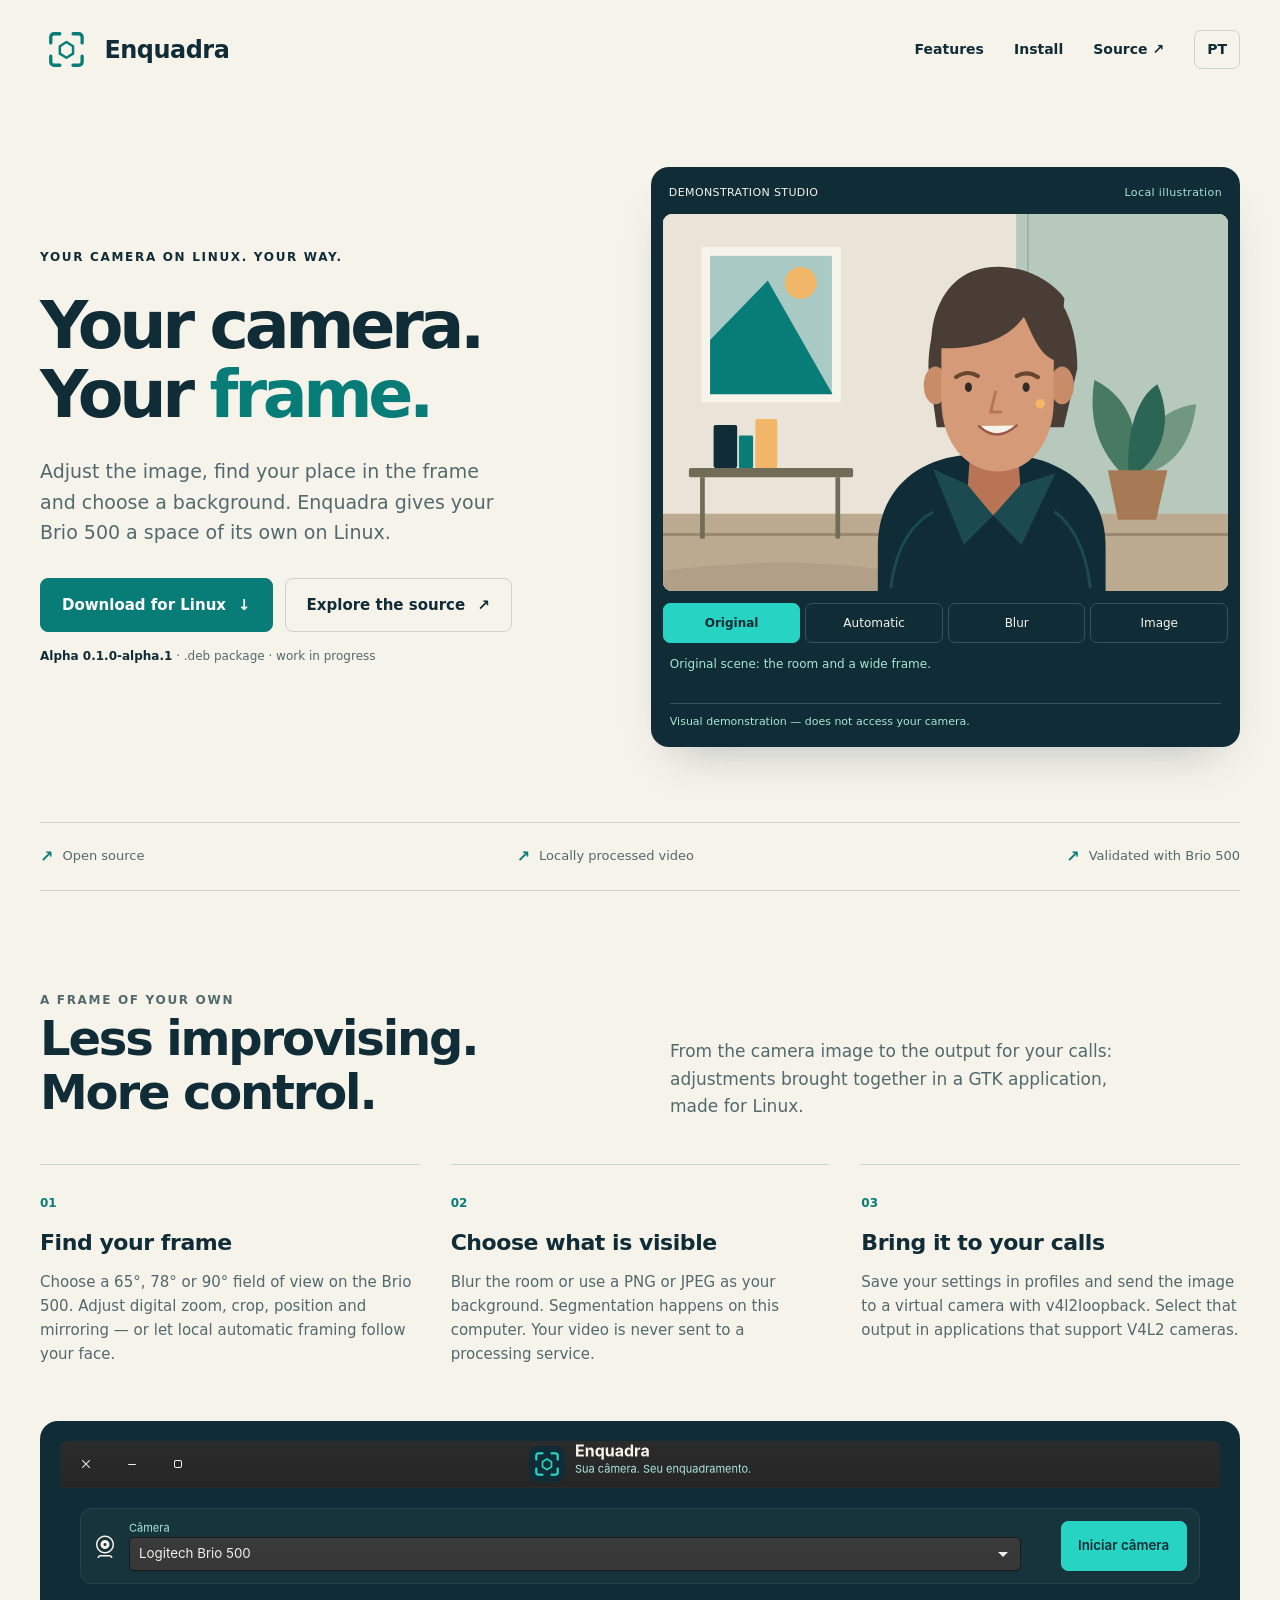
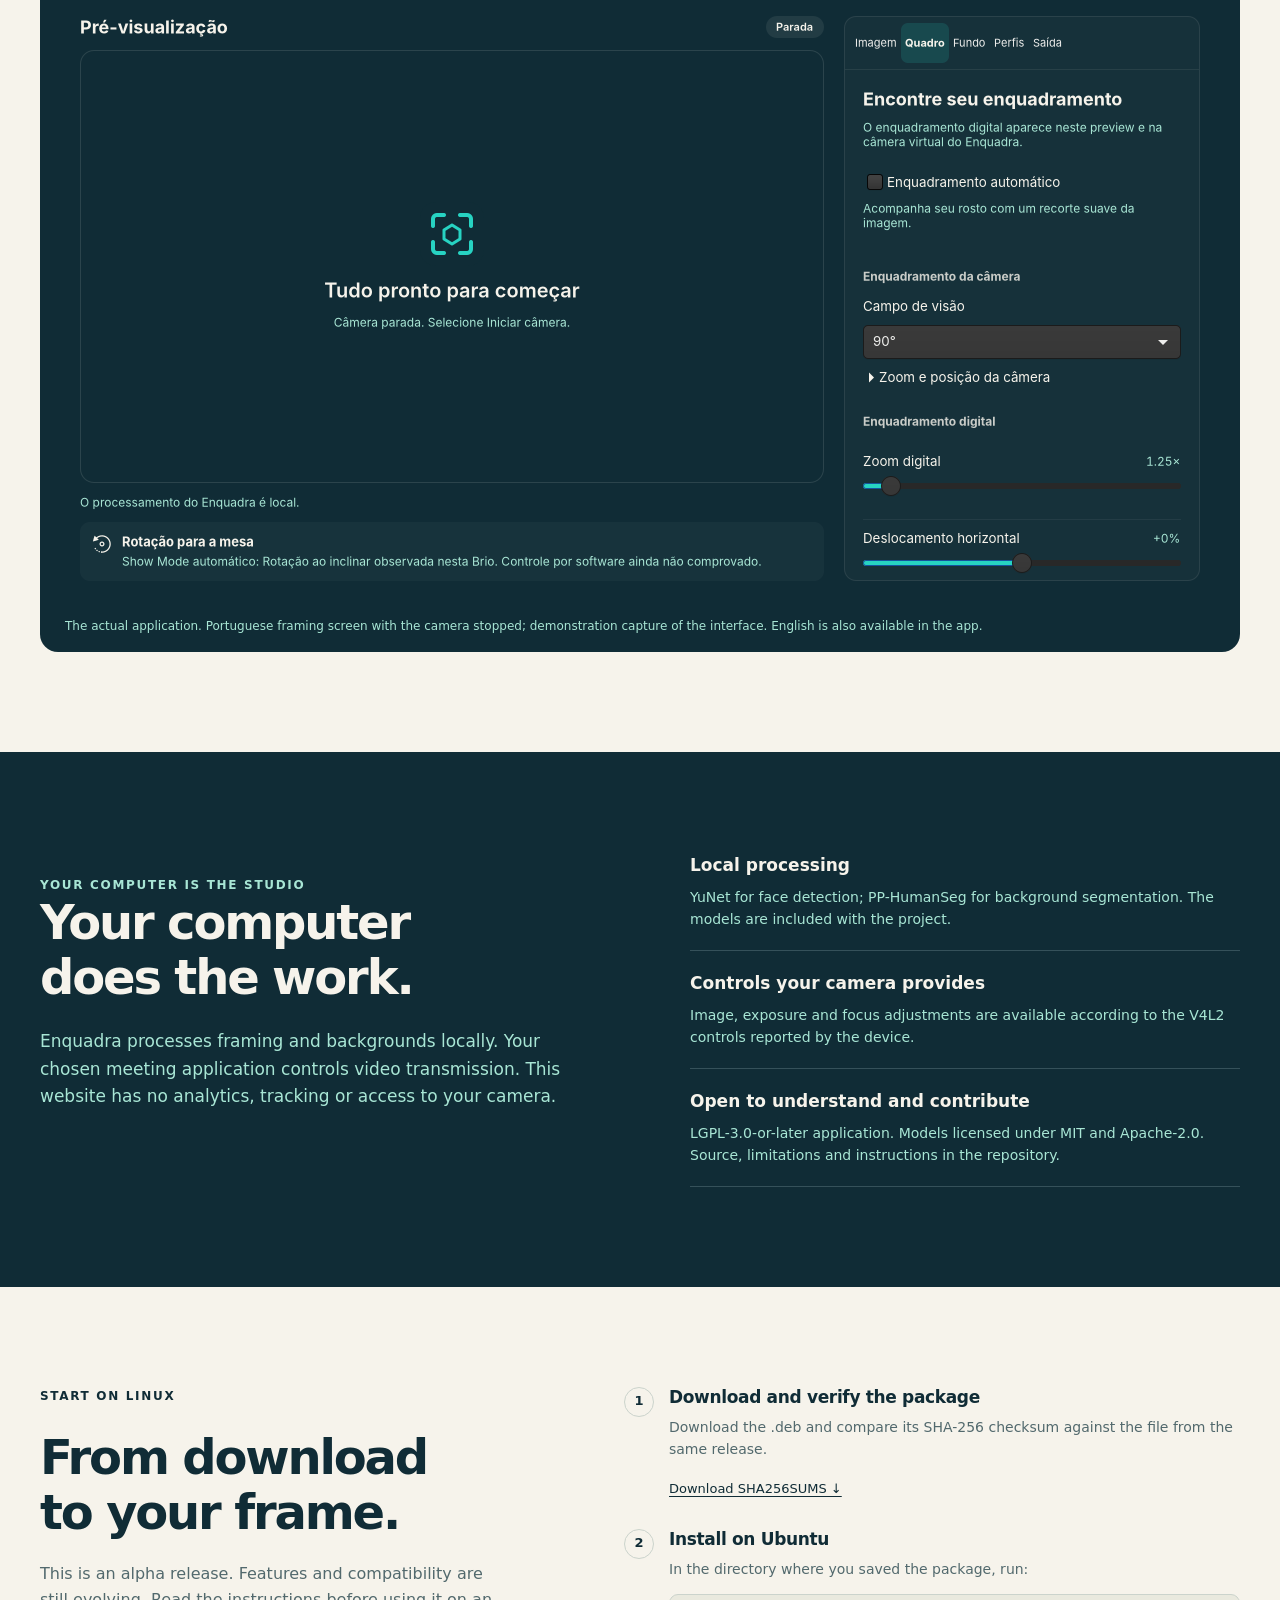
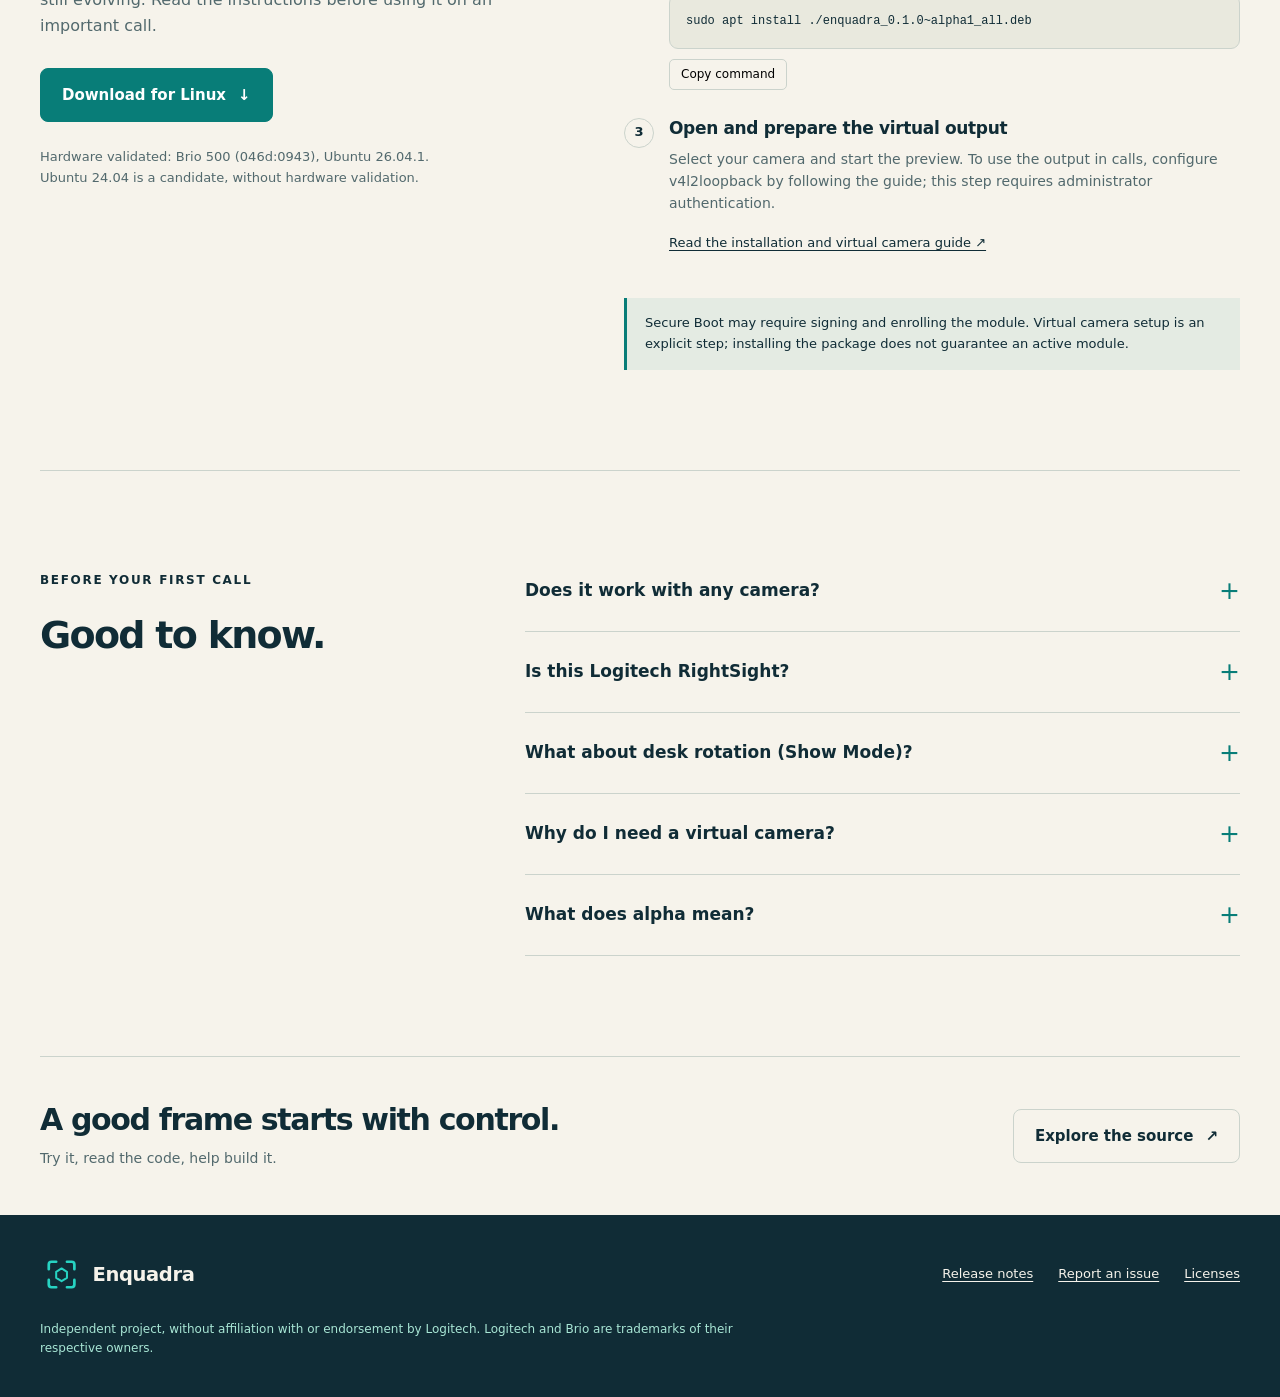
==== docs/en/index.html @ dcbb13a3 "feat: launch Enquadra camera studio for Linux Introduce an independent visual identity, local camera" ====
<!doctype html>
<html lang="en">
<head>
<meta charset="utf-8"><meta name="viewport" content="width=device-width, initial-scale=1">
<title>Enquadra — Your camera. Your frame.</title><meta name="description" content="Control your Brio 500 on Linux. Automatic framing, backgrounds and a virtual camera with local processing. Independent open-source project, in alpha.">
<meta name="theme-color" content="#102C36"><link rel="canonical" href="https://caiolombello.github.io/enquadra/en/">
<link rel="alternate" hreflang="pt-BR" href="https://caiolombello.github.io/enquadra/"><link rel="alternate" hreflang="en" href="https://caiolombello.github.io/enquadra/en/"><link rel="alternate" hreflang="x-default" href="https://caiolombello.github.io/enquadra/">
<meta property="og:type" content="website"><meta property="og:title" content="Enquadra — Your camera. Your frame."><meta property="og:description" content="Control your Brio 500 on Linux. Automatic framing, backgrounds and a virtual camera with local processing. Independent open-source project, in alpha."><meta property="og:url" content="https://caiolombello.github.io/enquadra/en/"><meta property="og:site_name" content="Enquadra"><meta property="og:locale" content="en_US"><meta property="og:locale:alternate" content="pt_BR"><meta property="og:image" content="https://caiolombello.github.io/enquadra/assets/social-en.png"><meta property="og:image:width" content="1200"><meta property="og:image:height" content="630"><meta property="og:image:alt" content="Enquadra — Your camera. Your frame."><meta name="twitter:card" content="summary_large_image">
<link rel="icon" type="image/svg+xml" href="../assets/favicon.svg"><link rel="stylesheet" href="../assets/site.css"><script src="../assets/site.js" defer></script>
<script type="application/ld+json">{"@context": "https://schema.org", "@type": "SoftwareApplication", "name": "Enquadra", "operatingSystem": "Linux", "applicationCategory": "MultimediaApplication", "softwareVersion": "0.1.0-alpha.1", "url": "https://caiolombello.github.io/enquadra/en/", "downloadUrl": "https://github.com/caiolombello/enquadra/releases/download/v0.1.0-alpha.1/enquadra_0.1.0~alpha1_all.deb", "license": "https://github.com/caiolombello/enquadra/blob/main/COPYING.LESSER", "description": "Control your Brio 500 on Linux. Automatic framing, backgrounds and a virtual camera with local processing. Independent open-source project, in alpha.", "offers": {"@type": "Offer", "price": "0", "priceCurrency": "USD"}}</script>
</head>
<body><a class="skip" href="#main">Skip to content</a>
<header class="header wrap"><a href="../" aria-label="Enquadra"><img class="logo" src="../assets/wordmark-light.svg" width="230" height="64" alt="Enquadra"></a><nav aria-label="Main navigation"><a class="desktop-link" href="#features">Features</a><a href="#install">Install</a><a class="desktop-link" href="https://github.com/caiolombello/enquadra">Source ↗</a><a class="language" href="../" lang="pt-BR" aria-label="Ler em português">PT</a></nav></header>
<main id="main">
<section class="hero wrap" aria-labelledby="hero-title"><div><p class="eyebrow">Your camera on Linux. Your way.</p><h1 id="hero-title">Your camera.<br>Your <em>frame.</em></h1><p class="intro">Adjust the image, find your place in the frame and choose a background. Enquadra gives your Brio 500 a space of its own on Linux.</p><div class="actions"><a class="button" href="https://github.com/caiolombello/enquadra/releases/download/v0.1.0-alpha.1/enquadra_0.1.0~alpha1_all.deb">Download for Linux <span aria-hidden="true">↓</span></a><a class="button secondary" href="https://github.com/caiolombello/enquadra">Explore the source <span aria-hidden="true">↗</span></a></div><p class="release-note"><strong>Alpha 0.1.0-alpha.1</strong> · .deb package · work in progress</p></div>
<div class="demo dark"><div class="demo-top"><span>DEMONSTRATION STUDIO</span><span>Local illustration</span></div><div class="scene" data-mode="original" role="img" aria-label="Illustrated person in a workspace; visual simulation of framing and background effects."><div class="scene-inner"><img class="room" src="../assets/room.svg" alt="" width="960" height="640"><img class="landscape" src="../assets/landscape.svg" alt="" width="960" height="640"><img src="../assets/person.svg" alt="" width="960" height="640"></div><div class="frame"></div></div><div class="demo-controls" role="group" aria-label="Visual demonstration modes" hidden><button type="button" data-mode="original" aria-pressed="true">Original</button><button type="button" data-mode="auto" aria-pressed="false">Automatic</button><button type="button" data-mode="blur" aria-pressed="false">Blur</button><button type="button" data-mode="image" aria-pressed="false">Image</button></div><p class="demo-description" aria-live="polite" aria-atomic="true">Original scene: the room and a wide frame.</p><noscript><span class="nojs">Enable JavaScript to try the four illustration modes.</span></noscript><p class="demo-disclaimer">Visual demonstration — does not access your camera.</p></div></section>
<div class="proof wrap"><span><b aria-hidden="true">↗</b>Open source</span><span><b aria-hidden="true">↗</b>Locally processed video</span><span><b aria-hidden="true">↗</b>Validated with Brio 500</span></div>
<section class="section wrap" id="features" aria-labelledby="features-title"><div class="section-heading"><div><p class="eyebrow">A FRAME OF YOUR OWN</p><h2 id="features-title">Less improvising.<br>More control.</h2></div><p>From the camera image to the output for your calls: adjustments brought together in a GTK application, made for Linux.</p></div><div class="features"><article class="feature"><span class="number">01</span><h3>Find your frame</h3><p>Choose a 65°, 78° or 90° field of view on the Brio 500. Adjust digital zoom, crop, position and mirroring — or let local automatic framing follow your face.</p></article><article class="feature"><span class="number">02</span><h3>Choose what is visible</h3><p>Blur the room or use a PNG or JPEG as your background. Segmentation happens on this computer. Your video is never sent to a processing service.</p></article><article class="feature"><span class="number">03</span><h3>Bring it to your calls</h3><p>Save your settings in profiles and send the image to a virtual camera with v4l2loopback. Select that output in applications that support V4L2 cameras.</p></article></div><figure class="product"><img src="../assets/app-pt.png" width="1160" height="760" alt="Real Enquadra interface in Portuguese, dark theme, with the camera stopped and framing controls visible." loading="lazy"><figcaption>The actual application. Portuguese framing screen with the camera stopped; demonstration capture of the interface. English is also available in the app.</figcaption></figure></section>
<section class="section dark" aria-labelledby="local-title"><div class="wrap local"><div><p class="eyebrow">YOUR COMPUTER IS THE STUDIO</p><h2 id="local-title">Your computer<br>does the work.</h2><p>Enquadra processes framing and backgrounds locally. Your chosen meeting application controls video transmission. This website has no analytics, tracking or access to your camera.</p></div><ul><li><b>Local processing</b><small>YuNet for face detection; PP-HumanSeg for background segmentation. The models are included with the project.</small></li><li><b>Controls your camera provides</b><small>Image, exposure and focus adjustments are available according to the V4L2 controls reported by the device.</small></li><li><b>Open to understand and contribute</b><small>LGPL-3.0-or-later application. Models licensed under MIT and Apache-2.0. Source, limitations and instructions in the repository.</small></li></ul></div></section>
<section class="section wrap" id="install" aria-labelledby="install-title"><div class="install-grid"><div><p class="eyebrow">START ON LINUX</p><h2 id="install-title">From download<br>to your frame.</h2><p class="intro">This is an alpha release. Features and compatibility are still evolving. Read the instructions before using it on an important call.</p><a class="button" href="https://github.com/caiolombello/enquadra/releases/download/v0.1.0-alpha.1/enquadra_0.1.0~alpha1_all.deb">Download for Linux <span aria-hidden="true">↓</span></a><p class="platform">Hardware validated: Brio 500 (046d:0943), Ubuntu 26.04.1.<br>Ubuntu 24.04 is a candidate, without hardware validation.</p></div><div><ol class="install-steps"><li><h3>Download and verify the package</h3><p>Download the .deb and compare its SHA-256 checksum against the file from the same release.</p><a class="small-link" href="https://github.com/caiolombello/enquadra/releases/download/v0.1.0-alpha.1/SHA256SUMS">Download SHA256SUMS ↓</a></li><li><h3>Install on Ubuntu</h3><p>In the directory where you saved the package, run:</p><pre class="code"><code id="install-command">sudo apt install ./enquadra_0.1.0~alpha1_all.deb</code></pre><div class="copy-row"><button class="copy" type="button" data-copy hidden>Copy command</button><span class="copy-status" role="status"></span></div></li><li><h3>Open and prepare the virtual output</h3><p>Select your camera and start the preview. To use the output in calls, configure v4l2loopback by following the guide; this step requires administrator authentication.</p><a class="small-link" href="https://github.com/caiolombello/enquadra#readme">Read the installation and virtual camera guide ↗</a></li></ol><p class="compatibility">Secure Boot may require signing and enrolling the module. Virtual camera setup is an explicit step; installing the package does not guarantee an active module.</p></div></div></section>
<section class="section faq wrap" aria-labelledby="faq-title"><div class="faq-layout"><div><p class="eyebrow">BEFORE YOUR FIRST CALL</p><h2 id="faq-title">Good to know.</h2></div><div><details><summary>Does it work with any camera?</summary><p>Hardware validation was performed with the Logitech Brio 500 (046d:0943). Other V4L2 cameras may expose different controls and are not promised compatible yet. Ubuntu 24.04 also awaits hardware validation.</p></details><details><summary>Is this Logitech RightSight?</summary><p>Enquadra automatic framing runs in local software, using face detection and digital cropping. It is not the camera’s native RightSight. HDR and proprietary controls are not provided.</p></details><details><summary>What about desk rotation (Show Mode)?</summary><p>Automatic rotation when tilting the Brio was observed by the user as firmware behavior. Enquadra does not offer a proprietary control to turn Show Mode on or off.</p></details><details><summary>Why do I need a virtual camera?</summary><p>It makes the cropped image and selected background available to other applications. Output uses v4l2loopback, a kernel module that needs configuration. Your calling application must accept the V4L2 camera and may require its own permission.</p></details><details><summary>What does alpha mean?</summary><p>This release is still in development and may have bugs or behavioral changes. Validation is limited to the hardware and system listed here. Check the release notes and report issues in the repository.</p></details></div></div></section>
<section class="closing wrap" aria-labelledby="closing-title"><div><h2 id="closing-title">A good frame starts with control.</h2><p>Try it, read the code, help build it.</p></div><a class="button secondary" href="https://github.com/caiolombello/enquadra">Explore the source <span aria-hidden="true">↗</span></a></section>
</main>
<footer class="footer"><div class="wrap"><div class="footer-top"><a href="../" aria-label="Enquadra"><img class="logo" src="../assets/wordmark-dark.svg" width="230" height="64" alt="Enquadra"></a><nav aria-label="Project links"><a href="https://github.com/caiolombello/enquadra/releases/tag/v0.1.0-alpha.1">Release notes</a><a href="https://github.com/caiolombello/enquadra/issues">Report an issue</a><a href="https://github.com/caiolombello/enquadra#readme">Licenses</a></nav></div><p>Independent project, without affiliation with or endorsement by Logitech. Logitech and Brio are trademarks of their respective owners.</p></div></footer>
</body></html>
---- docs/assets/site.css ----
:root{--ink:#102c36;--paper:#f6f3eb;--aqua:#27d3c2;--mint:#a8e6d5;--teal:#087d78;--muted:#52696d;--amber:#f2b669;--line:#cbd3cc;--radius:18px;color-scheme:light}*{box-sizing:border-box}html{scroll-behavior:smooth;scroll-padding-top:2rem}body{margin:0;background:var(--paper);color:var(--ink);font-family:system-ui,-apple-system,BlinkMacSystemFont,"Segoe UI",sans-serif;font-size:17px;line-height:1.6}a{color:inherit;text-underline-offset:.23em}button{font:inherit}a,button,summary{touch-action:manipulation}a:focus-visible,button:focus-visible,summary:focus-visible{outline:3px solid var(--teal);outline-offset:5px}.dark a:focus-visible,.dark button:focus-visible{outline-color:var(--aqua)}.skip{position:fixed;top:12px;left:12px;z-index:99;background:var(--paper);padding:12px;transform:translateY(-160%)}.skip:focus{transform:none}.wrap{width:min(1200px,calc(100% - 80px));margin-inline:auto}.header{display:flex;align-items:center;justify-content:space-between;gap:28px;padding-block:23px}.logo{display:block;width:190px;height:auto}.header nav{display:flex;gap:30px;align-items:center;font-size:14px;font-weight:600}.header nav a{text-decoration:none}.header nav a:hover{text-decoration:underline}.language{border:1px solid var(--line);padding:7px 12px;border-radius:7px}.eyebrow{font-size:12px;text-transform:uppercase;letter-spacing:.14em;font-weight:700;margin:0 0 24px}.hero{display:grid;grid-template-columns:1fr 1.06fr;gap:55px;align-items:center;padding-block:68px 75px}.hero h1{font-size:clamp(42px,5.2vw,69px);line-height:1.04;letter-spacing:-.065em;font-weight:700;margin:0 0 27px}.hero h1 em{font-style:normal;color:var(--teal)}.intro{font-size:19px;line-height:1.6;max-width:470px;color:var(--muted);margin:0 0 30px}.actions{display:flex;gap:12px;flex-wrap:wrap;align-items:center}.button{display:inline-flex;align-items:center;justify-content:center;gap:12px;padding:14px 21px;border-radius:8px;min-height:50px;text-decoration:none;font-size:15px;font-weight:650;border:1px solid var(--teal);background:var(--teal);color:white}.button:hover{background:var(--ink);border-color:var(--ink)}.button.secondary{color:var(--ink);background:transparent;border-color:var(--line)}.button.secondary:hover{border-color:var(--ink)}.release-note{font-size:12px;color:var(--muted);margin:15px 0 0}.release-note strong{color:var(--ink)}.demo{background:var(--ink);border-radius:var(--radius);padding:12px;color:var(--paper);box-shadow:0 24px 45px -22px #102c3645;position:relative}.demo-top{display:flex;justify-content:space-between;align-items:center;gap:10px;padding:5px 6px 13px;font-size:11px;letter-spacing:.035em}.demo-top span:last-child{color:var(--mint)}.scene{position:relative;aspect-ratio:3/2;overflow:hidden;border-radius:9px;background:#d8d4c7;isolation:isolate}.scene-inner{position:absolute;inset:0;transition:transform .6s ease}.scene img{position:absolute;inset:0;width:100%;height:100%;object-fit:cover}.scene .room{transition:filter .4s ease,opacity .4s ease}.scene .landscape{opacity:0;transition:opacity .4s ease}.frame{position:absolute;inset:14% 26% 12% 28%;border:1px solid #27d3c299;border-radius:15px;opacity:0;transition:opacity .4s ease;pointer-events:none}.frame:before,.frame:after{content:"";position:absolute;width:30px;height:30px;border-color:var(--aqua);border-style:solid}.frame:before{top:-2px;left:-2px;border-width:4px 0 0 4px;border-radius:13px 0 0}.frame:after{bottom:-2px;right:-2px;border-width:0 4px 4px 0;border-radius:0 0 13px}.scene[data-mode="auto"] .scene-inner{transform:scale(1.27) translate(-5%,7%)}.scene[data-mode="auto"] .frame{opacity:1}.scene[data-mode="blur"] .room{filter:blur(12px);transform:scale(1.06)}.scene[data-mode="image"] .landscape{opacity:1}.scene[data-mode="image"] .room{opacity:0}.demo-controls{display:flex;gap:5px;padding-top:12px;flex-wrap:wrap}.demo-controls button{flex:1;border:1px solid #38515a;border-radius:7px;background:transparent;color:var(--paper);padding:9px 7px;font-size:12px;cursor:pointer;white-space:nowrap;min-height:40px}.demo-controls button[aria-pressed="true"]{background:var(--aqua);color:var(--ink);border-color:var(--aqua);font-weight:700}.demo-description{font-size:12px;line-height:1.5;margin:12px 7px 4px;color:var(--mint);min-height:36px}.demo-disclaimer{font-size:11px;line-height:1.5;color:var(--mint);border-top:1px solid #38515a;margin:12px 7px 4px;padding-top:10px}.proof{border-block:1px solid var(--line);display:flex;justify-content:space-between;gap:22px;flex-wrap:wrap;padding-block:21px;font-size:13px;color:var(--muted)}.proof span{display:flex;gap:9px;align-items:center}.proof b{color:var(--teal);font-size:16px}.section{padding-block:100px}.section-heading{display:grid;grid-template-columns:1fr 1fr;gap:60px;align-items:end;margin-bottom:44px}.section-heading h2,h2{font-size:clamp(31px,3.9vw,48px);line-height:1.14;letter-spacing:-.045em;margin:0}.section-heading p{margin:0;max-width:480px;color:var(--muted)}.features{display:grid;grid-template-columns:repeat(3,1fr);gap:32px}.feature{border-top:1px solid var(--line);padding-top:23px}.feature .number{font-size:12px;font-weight:700;color:var(--teal)}h3{font-size:22px;line-height:1.25;letter-spacing:-.02em;margin:14px 0 13px}.feature p{font-size:15px;color:var(--muted);margin:0}.product{margin:55px 0 0;background:var(--ink);border-radius:var(--radius);padding:20px 20px 0;overflow:hidden}.product img{width:100%;height:auto;display:block;border-radius:8px 8px 0 0}.product figcaption{color:var(--mint);font-size:12px;padding:16px 5px}.dark{background:var(--ink);color:var(--paper)}.dark .eyebrow{color:var(--mint)}.local{display:grid;grid-template-columns:1fr 1fr;gap:100px;align-items:start}.local p{color:var(--mint);margin:24px 0 0}.local ul{margin:0;padding:0;list-style:none}.local li{padding:19px 0;border-bottom:1px solid #35515a;font-size:17px}.local li:first-child{padding-top:0}.local li small{display:block;color:var(--mint);font-size:14px;margin-top:7px}.local li b{font-weight:600}.install-grid{display:grid;grid-template-columns:.9fr 1.1fr;gap:80px}.install-grid .intro{margin-top:22px;font-size:16px}.platform{font-size:13px;color:var(--muted);margin-top:25px}.install-steps{counter-reset:step;list-style:none;padding:0;margin:0}.install-steps>li{position:relative;padding:0 0 28px 45px;counter-increment:step}.install-steps>li:before{content:counter(step);position:absolute;left:0;top:0;border:1px solid var(--line);border-radius:50%;width:28px;height:28px;text-align:center;font-size:13px;line-height:26px;font-weight:600}.install-steps h3{font-size:17px;margin:0 0 8px}.install-steps p{font-size:14px;color:var(--muted);margin:0 0 13px}.code{position:relative;border-radius:9px;background:#e9e9de;border:1px solid var(--line);padding:16px;overflow:auto;font-size:12px;line-height:1.8;white-space:pre-wrap;overflow-wrap:anywhere;font-family:ui-monospace,SFMono-Regular,Consolas,monospace;margin:0}.small-link{font-size:13px}.copy-row{display:flex;gap:15px;align-items:center;margin-top:10px;min-height:30px}.copy{background:transparent;border:1px solid var(--line);padding:5px 11px;border-radius:5px;font-size:12px;cursor:pointer}.copy-status{font-size:12px;color:var(--teal)}.compatibility{font-size:13px;background:#e4ebe3;border-left:3px solid var(--teal);padding:15px 18px;margin:15px 0 0}.faq{border-top:1px solid var(--line)}.faq-layout{display:grid;grid-template-columns:.7fr 1.3fr;gap:100px}.faq-layout h2{font-size:38px}.faq details{border-bottom:1px solid var(--line);padding:20px 0}.faq details:first-child{padding-top:0}.faq summary{font-size:17px;font-weight:600;cursor:pointer;list-style:none;display:flex;justify-content:space-between;gap:20px;align-items:center}.faq summary::-webkit-details-marker{display:none}.faq summary:after{content:"+";font-size:25px;color:var(--teal);font-weight:400}.faq details[open] summary:after{content:"−"}.faq details p{font-size:15px;color:var(--muted);margin:14px 25px 0 0}.closing{display:flex;justify-content:space-between;gap:40px;align-items:center;border-top:1px solid var(--line);padding-block:46px}.closing h2{font-size:30px}.closing p{font-size:14px;color:var(--muted);margin:10px 0 0}.footer{background:var(--ink);color:var(--paper);padding-block:38px}.footer-top{display:flex;justify-content:space-between;align-items:center;gap:25px;flex-wrap:wrap}.footer nav{display:flex;gap:25px;font-size:13px}.footer p{font-size:12px;color:var(--mint);max-width:700px;margin:24px 0 0}.footer .logo{width:155px}.notfound{min-height:65vh;display:flex;align-items:center}.notfound h1{font-size:70px;margin:0}.notfound p{max-width:500px}.nojs{display:block;font-size:12px;color:var(--mint);padding:8px}.demo-controls[hidden]{display:none}
@media(min-width:1400px){.hero{padding-block:95px 100px}}@media(max-width:980px){.wrap{width:calc(100% - 48px)}.hero{gap:28px}.hero h1{font-size:49px}.intro{font-size:17px}.header nav{gap:18px}.local,.faq-layout{gap:50px}.install-grid{gap:40px}.section{padding-block:75px}}@media(max-width:740px){.wrap{width:calc(100% - 36px)}.header{padding-block:16px;gap:12px}.logo{width:152px}.header nav{gap:12px}.header nav .desktop-link{display:none}.header nav a{font-size:12px}.hero{grid-template-columns:1fr;padding-block:40px 45px;gap:34px}.hero h1{font-size:clamp(43px,9vw,65px);max-width:570px}.eyebrow{margin-bottom:19px}.intro{max-width:520px}.demo{width:100%;max-width:580px}.proof{gap:14px;font-size:12px}.section-heading,.local,.install-grid,.faq-layout{grid-template-columns:1fr;gap:26px}.section-heading{margin-bottom:32px}.section-heading p{font-size:16px}.features{grid-template-columns:1fr;gap:29px}.feature p{max-width:520px}.product{margin-top:34px;padding:10px 10px 0}.product figcaption{font-size:11px}.local ul{margin-top:10px}.section{padding-block:58px}.install-grid{gap:34px}.faq-layout h2{font-size:33px}.closing{flex-direction:column;align-items:start;gap:22px}.footer nav{flex-wrap:wrap;gap:18px}.demo-description{min-height:36px}.demo-controls button{font-size:11px}.demo-top{font-size:10px}}@media(prefers-reduced-motion:reduce){html{scroll-behavior:auto}*,*:before,*:after{transition:none!important;animation:none!important}}
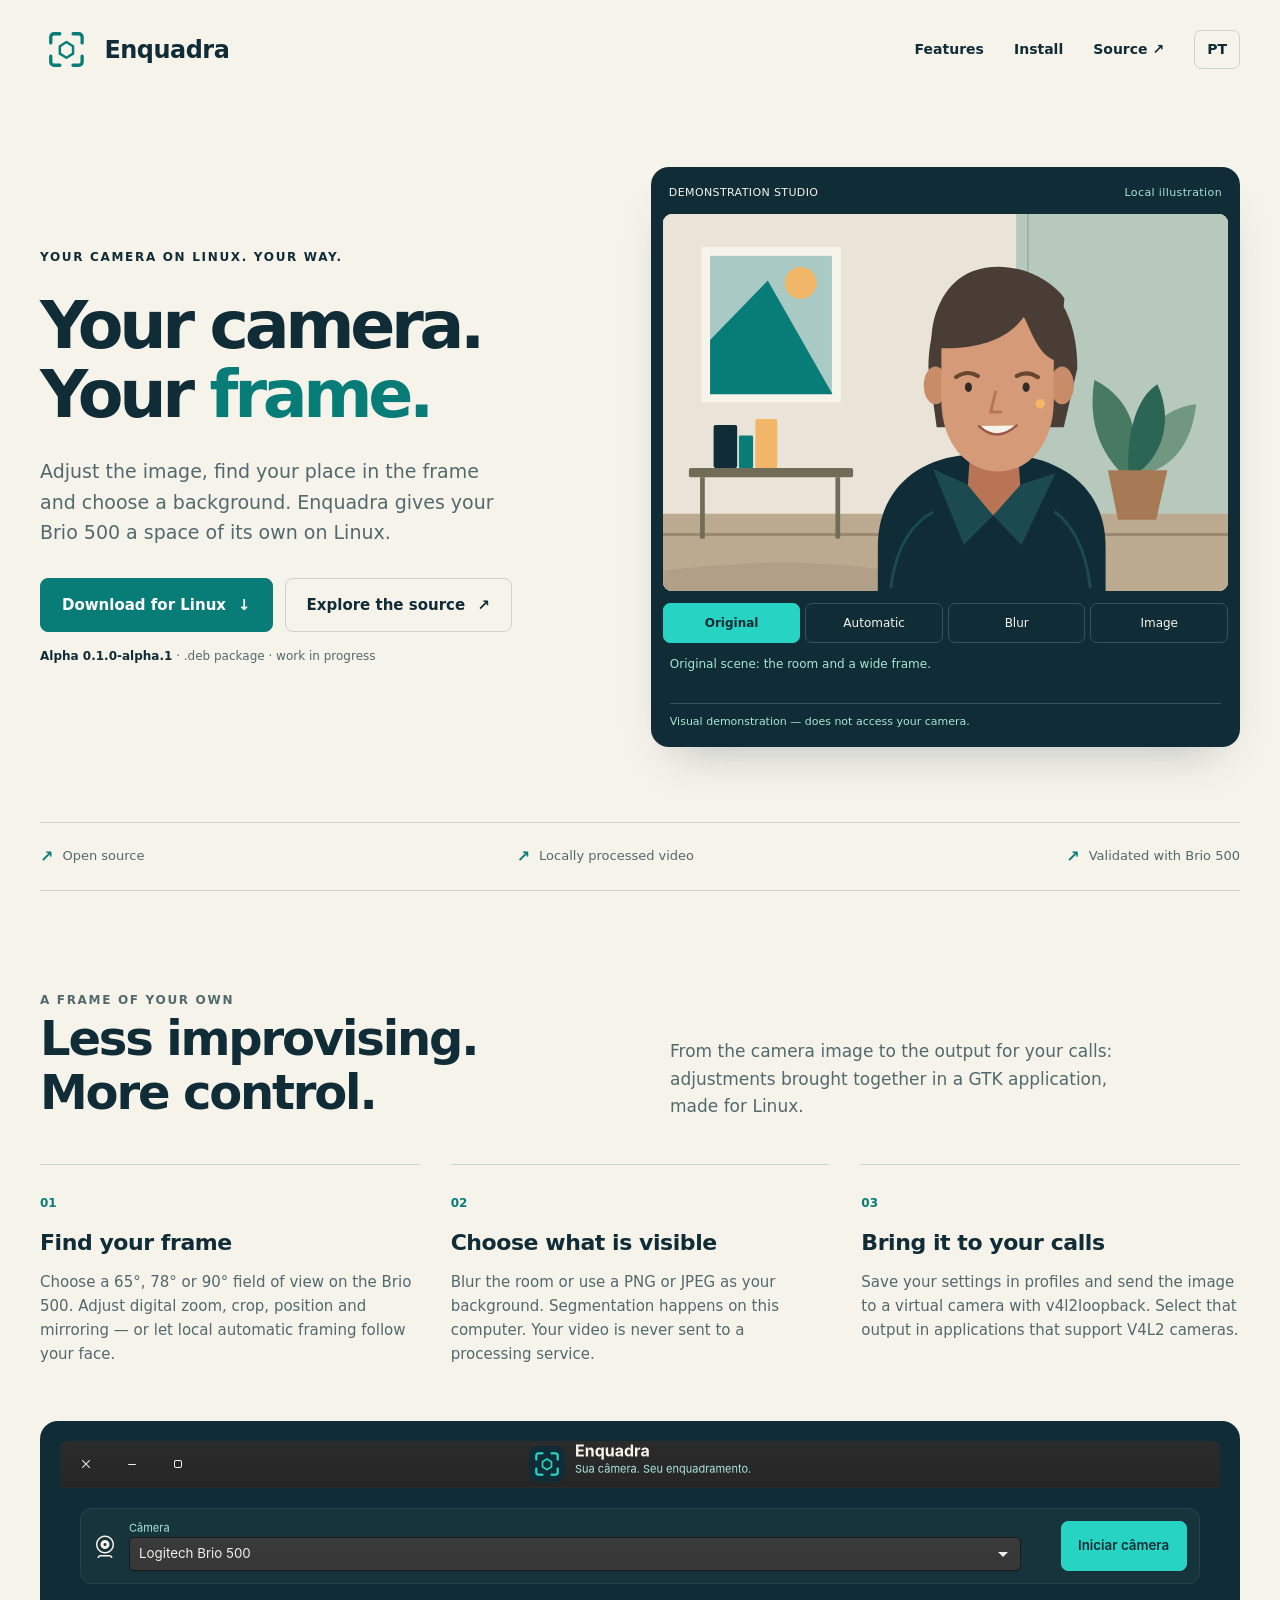
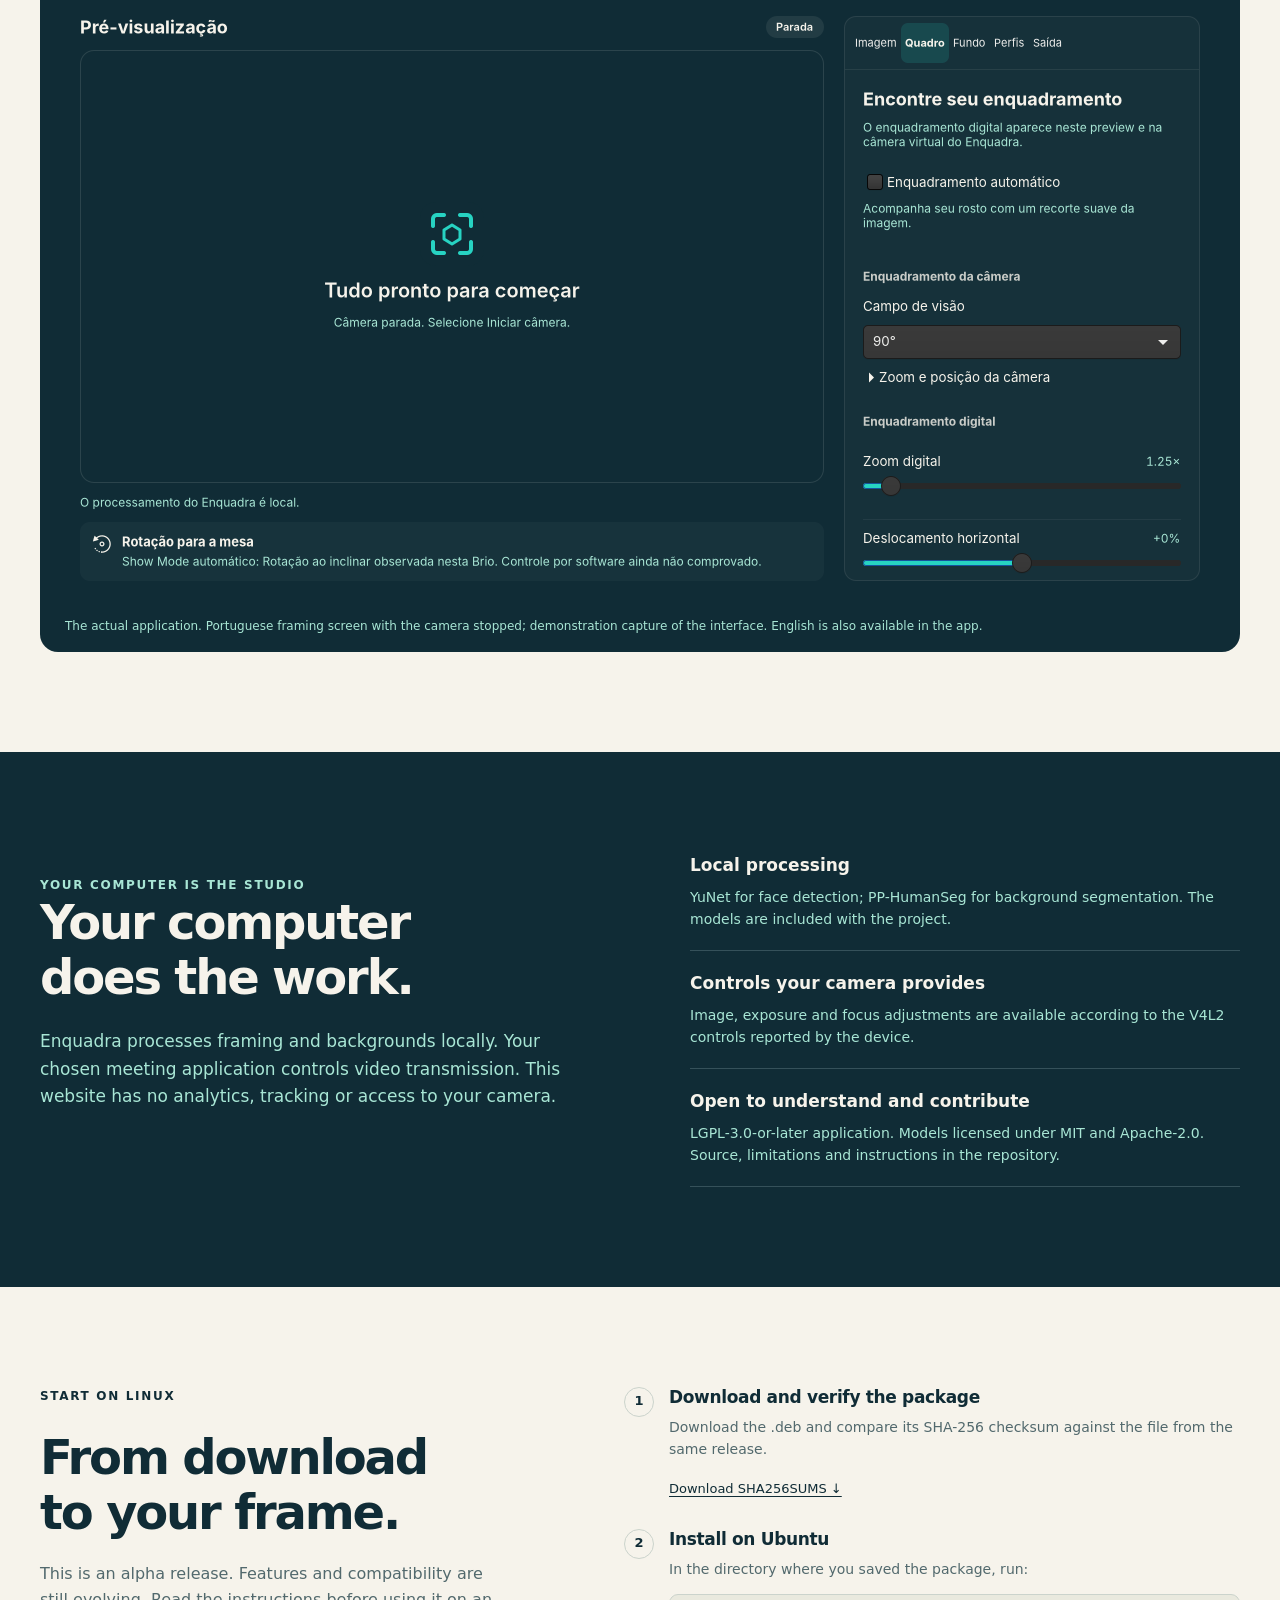
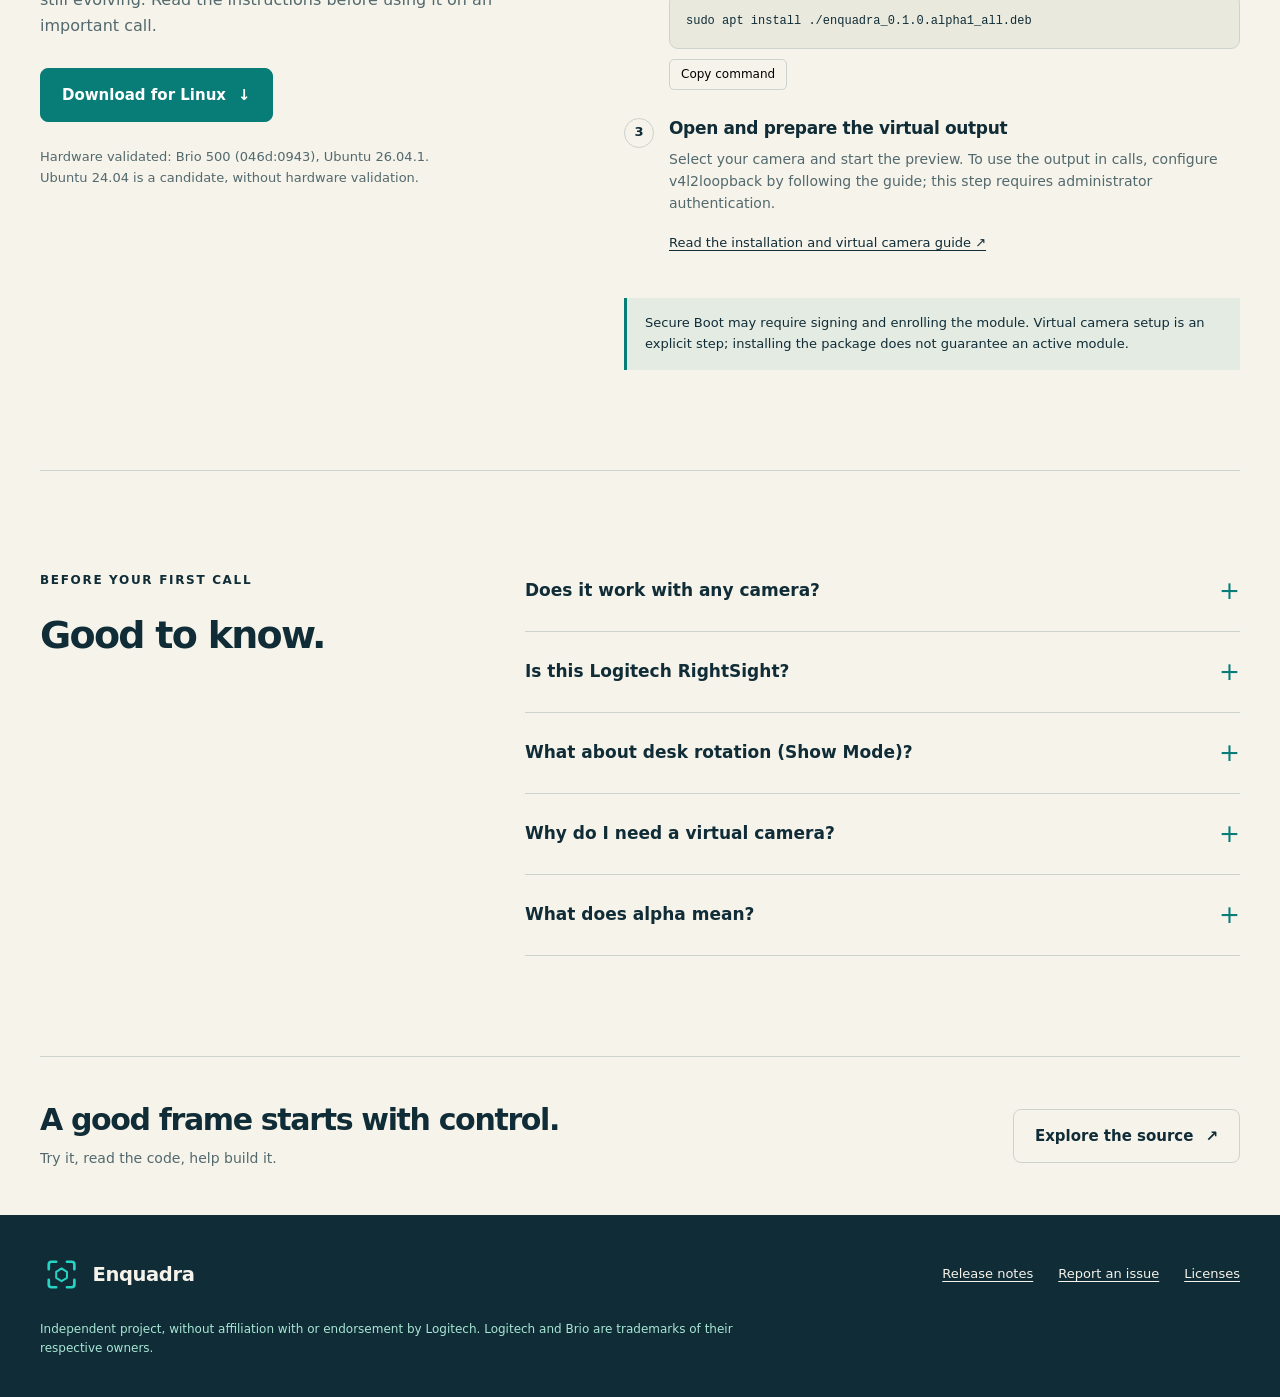
==== commit 8d5935c7: "fix(web): match download links to GitHub asset names" ====
--- a/docs/en/index.html
+++ b/docs/en/index.html
@@ -7,17 +7,17 @@
 <link rel="alternate" hreflang="pt-BR" href="https://caiolombello.github.io/enquadra/"><link rel="alternate" hreflang="en" href="https://caiolombello.github.io/enquadra/en/"><link rel="alternate" hreflang="x-default" href="https://caiolombello.github.io/enquadra/">
 <meta property="og:type" content="website"><meta property="og:title" content="Enquadra — Your camera. Your frame."><meta property="og:description" content="Control your Brio 500 on Linux. Automatic framing, backgrounds and a virtual camera with local processing. Independent open-source project, in alpha."><meta property="og:url" content="https://caiolombello.github.io/enquadra/en/"><meta property="og:site_name" content="Enquadra"><meta property="og:locale" content="en_US"><meta property="og:locale:alternate" content="pt_BR"><meta property="og:image" content="https://caiolombello.github.io/enquadra/assets/social-en.png"><meta property="og:image:width" content="1200"><meta property="og:image:height" content="630"><meta property="og:image:alt" content="Enquadra — Your camera. Your frame."><meta name="twitter:card" content="summary_large_image">
 <link rel="icon" type="image/svg+xml" href="../assets/favicon.svg"><link rel="stylesheet" href="../assets/site.css"><script src="../assets/site.js" defer></script>
-<script type="application/ld+json">{"@context": "https://schema.org", "@type": "SoftwareApplication", "name": "Enquadra", "operatingSystem": "Linux", "applicationCategory": "MultimediaApplication", "softwareVersion": "0.1.0-alpha.1", "url": "https://caiolombello.github.io/enquadra/en/", "downloadUrl": "https://github.com/caiolombello/enquadra/releases/download/v0.1.0-alpha.1/enquadra_0.1.0~alpha1_all.deb", "license": "https://github.com/caiolombello/enquadra/blob/main/COPYING.LESSER", "description": "Control your Brio 500 on Linux. Automatic framing, backgrounds and a virtual camera with local processing. Independent open-source project, in alpha.", "offers": {"@type": "Offer", "price": "0", "priceCurrency": "USD"}}</script>
+<script type="application/ld+json">{"@context": "https://schema.org", "@type": "SoftwareApplication", "name": "Enquadra", "operatingSystem": "Linux", "applicationCategory": "MultimediaApplication", "softwareVersion": "0.1.0-alpha.1", "url": "https://caiolombello.github.io/enquadra/en/", "downloadUrl": "https://github.com/caiolombello/enquadra/releases/download/v0.1.0-alpha.1/enquadra_0.1.0.alpha1_all.deb", "license": "https://github.com/caiolombello/enquadra/blob/main/COPYING.LESSER", "description": "Control your Brio 500 on Linux. Automatic framing, backgrounds and a virtual camera with local processing. Independent open-source project, in alpha.", "offers": {"@type": "Offer", "price": "0", "priceCurrency": "USD"}}</script>
 </head>
 <body><a class="skip" href="#main">Skip to content</a>
 <header class="header wrap"><a href="../" aria-label="Enquadra"><img class="logo" src="../assets/wordmark-light.svg" width="230" height="64" alt="Enquadra"></a><nav aria-label="Main navigation"><a class="desktop-link" href="#features">Features</a><a href="#install">Install</a><a class="desktop-link" href="https://github.com/caiolombello/enquadra">Source ↗</a><a class="language" href="../" lang="pt-BR" aria-label="Ler em português">PT</a></nav></header>
 <main id="main">
-<section class="hero wrap" aria-labelledby="hero-title"><div><p class="eyebrow">Your camera on Linux. Your way.</p><h1 id="hero-title">Your camera.<br>Your <em>frame.</em></h1><p class="intro">Adjust the image, find your place in the frame and choose a background. Enquadra gives your Brio 500 a space of its own on Linux.</p><div class="actions"><a class="button" href="https://github.com/caiolombello/enquadra/releases/download/v0.1.0-alpha.1/enquadra_0.1.0~alpha1_all.deb">Download for Linux <span aria-hidden="true">↓</span></a><a class="button secondary" href="https://github.com/caiolombello/enquadra">Explore the source <span aria-hidden="true">↗</span></a></div><p class="release-note"><strong>Alpha 0.1.0-alpha.1</strong> · .deb package · work in progress</p></div>
+<section class="hero wrap" aria-labelledby="hero-title"><div><p class="eyebrow">Your camera on Linux. Your way.</p><h1 id="hero-title">Your camera.<br>Your <em>frame.</em></h1><p class="intro">Adjust the image, find your place in the frame and choose a background. Enquadra gives your Brio 500 a space of its own on Linux.</p><div class="actions"><a class="button" href="https://github.com/caiolombello/enquadra/releases/download/v0.1.0-alpha.1/enquadra_0.1.0.alpha1_all.deb">Download for Linux <span aria-hidden="true">↓</span></a><a class="button secondary" href="https://github.com/caiolombello/enquadra">Explore the source <span aria-hidden="true">↗</span></a></div><p class="release-note"><strong>Alpha 0.1.0-alpha.1</strong> · .deb package · work in progress</p></div>
 <div class="demo dark"><div class="demo-top"><span>DEMONSTRATION STUDIO</span><span>Local illustration</span></div><div class="scene" data-mode="original" role="img" aria-label="Illustrated person in a workspace; visual simulation of framing and background effects."><div class="scene-inner"><img class="room" src="../assets/room.svg" alt="" width="960" height="640"><img class="landscape" src="../assets/landscape.svg" alt="" width="960" height="640"><img src="../assets/person.svg" alt="" width="960" height="640"></div><div class="frame"></div></div><div class="demo-controls" role="group" aria-label="Visual demonstration modes" hidden><button type="button" data-mode="original" aria-pressed="true">Original</button><button type="button" data-mode="auto" aria-pressed="false">Automatic</button><button type="button" data-mode="blur" aria-pressed="false">Blur</button><button type="button" data-mode="image" aria-pressed="false">Image</button></div><p class="demo-description" aria-live="polite" aria-atomic="true">Original scene: the room and a wide frame.</p><noscript><span class="nojs">Enable JavaScript to try the four illustration modes.</span></noscript><p class="demo-disclaimer">Visual demonstration — does not access your camera.</p></div></section>
 <div class="proof wrap"><span><b aria-hidden="true">↗</b>Open source</span><span><b aria-hidden="true">↗</b>Locally processed video</span><span><b aria-hidden="true">↗</b>Validated with Brio 500</span></div>
 <section class="section wrap" id="features" aria-labelledby="features-title"><div class="section-heading"><div><p class="eyebrow">A FRAME OF YOUR OWN</p><h2 id="features-title">Less improvising.<br>More control.</h2></div><p>From the camera image to the output for your calls: adjustments brought together in a GTK application, made for Linux.</p></div><div class="features"><article class="feature"><span class="number">01</span><h3>Find your frame</h3><p>Choose a 65°, 78° or 90° field of view on the Brio 500. Adjust digital zoom, crop, position and mirroring — or let local automatic framing follow your face.</p></article><article class="feature"><span class="number">02</span><h3>Choose what is visible</h3><p>Blur the room or use a PNG or JPEG as your background. Segmentation happens on this computer. Your video is never sent to a processing service.</p></article><article class="feature"><span class="number">03</span><h3>Bring it to your calls</h3><p>Save your settings in profiles and send the image to a virtual camera with v4l2loopback. Select that output in applications that support V4L2 cameras.</p></article></div><figure class="product"><img src="../assets/app-pt.png" width="1160" height="760" alt="Real Enquadra interface in Portuguese, dark theme, with the camera stopped and framing controls visible." loading="lazy"><figcaption>The actual application. Portuguese framing screen with the camera stopped; demonstration capture of the interface. English is also available in the app.</figcaption></figure></section>
 <section class="section dark" aria-labelledby="local-title"><div class="wrap local"><div><p class="eyebrow">YOUR COMPUTER IS THE STUDIO</p><h2 id="local-title">Your computer<br>does the work.</h2><p>Enquadra processes framing and backgrounds locally. Your chosen meeting application controls video transmission. This website has no analytics, tracking or access to your camera.</p></div><ul><li><b>Local processing</b><small>YuNet for face detection; PP-HumanSeg for background segmentation. The models are included with the project.</small></li><li><b>Controls your camera provides</b><small>Image, exposure and focus adjustments are available according to the V4L2 controls reported by the device.</small></li><li><b>Open to understand and contribute</b><small>LGPL-3.0-or-later application. Models licensed under MIT and Apache-2.0. Source, limitations and instructions in the repository.</small></li></ul></div></section>
-<section class="section wrap" id="install" aria-labelledby="install-title"><div class="install-grid"><div><p class="eyebrow">START ON LINUX</p><h2 id="install-title">From download<br>to your frame.</h2><p class="intro">This is an alpha release. Features and compatibility are still evolving. Read the instructions before using it on an important call.</p><a class="button" href="https://github.com/caiolombello/enquadra/releases/download/v0.1.0-alpha.1/enquadra_0.1.0~alpha1_all.deb">Download for Linux <span aria-hidden="true">↓</span></a><p class="platform">Hardware validated: Brio 500 (046d:0943), Ubuntu 26.04.1.<br>Ubuntu 24.04 is a candidate, without hardware validation.</p></div><div><ol class="install-steps"><li><h3>Download and verify the package</h3><p>Download the .deb and compare its SHA-256 checksum against the file from the same release.</p><a class="small-link" href="https://github.com/caiolombello/enquadra/releases/download/v0.1.0-alpha.1/SHA256SUMS">Download SHA256SUMS ↓</a></li><li><h3>Install on Ubuntu</h3><p>In the directory where you saved the package, run:</p><pre class="code"><code id="install-command">sudo apt install ./enquadra_0.1.0~alpha1_all.deb</code></pre><div class="copy-row"><button class="copy" type="button" data-copy hidden>Copy command</button><span class="copy-status" role="status"></span></div></li><li><h3>Open and prepare the virtual output</h3><p>Select your camera and start the preview. To use the output in calls, configure v4l2loopback by following the guide; this step requires administrator authentication.</p><a class="small-link" href="https://github.com/caiolombello/enquadra#readme">Read the installation and virtual camera guide ↗</a></li></ol><p class="compatibility">Secure Boot may require signing and enrolling the module. Virtual camera setup is an explicit step; installing the package does not guarantee an active module.</p></div></div></section>
+<section class="section wrap" id="install" aria-labelledby="install-title"><div class="install-grid"><div><p class="eyebrow">START ON LINUX</p><h2 id="install-title">From download<br>to your frame.</h2><p class="intro">This is an alpha release. Features and compatibility are still evolving. Read the instructions before using it on an important call.</p><a class="button" href="https://github.com/caiolombello/enquadra/releases/download/v0.1.0-alpha.1/enquadra_0.1.0.alpha1_all.deb">Download for Linux <span aria-hidden="true">↓</span></a><p class="platform">Hardware validated: Brio 500 (046d:0943), Ubuntu 26.04.1.<br>Ubuntu 24.04 is a candidate, without hardware validation.</p></div><div><ol class="install-steps"><li><h3>Download and verify the package</h3><p>Download the .deb and compare its SHA-256 checksum against the file from the same release.</p><a class="small-link" href="https://github.com/caiolombello/enquadra/releases/download/v0.1.0-alpha.1/SHA256SUMS">Download SHA256SUMS ↓</a></li><li><h3>Install on Ubuntu</h3><p>In the directory where you saved the package, run:</p><pre class="code"><code id="install-command">sudo apt install ./enquadra_0.1.0.alpha1_all.deb</code></pre><div class="copy-row"><button class="copy" type="button" data-copy hidden>Copy command</button><span class="copy-status" role="status"></span></div></li><li><h3>Open and prepare the virtual output</h3><p>Select your camera and start the preview. To use the output in calls, configure v4l2loopback by following the guide; this step requires administrator authentication.</p><a class="small-link" href="https://github.com/caiolombello/enquadra#readme">Read the installation and virtual camera guide ↗</a></li></ol><p class="compatibility">Secure Boot may require signing and enrolling the module. Virtual camera setup is an explicit step; installing the package does not guarantee an active module.</p></div></div></section>
 <section class="section faq wrap" aria-labelledby="faq-title"><div class="faq-layout"><div><p class="eyebrow">BEFORE YOUR FIRST CALL</p><h2 id="faq-title">Good to know.</h2></div><div><details><summary>Does it work with any camera?</summary><p>Hardware validation was performed with the Logitech Brio 500 (046d:0943). Other V4L2 cameras may expose different controls and are not promised compatible yet. Ubuntu 24.04 also awaits hardware validation.</p></details><details><summary>Is this Logitech RightSight?</summary><p>Enquadra automatic framing runs in local software, using face detection and digital cropping. It is not the camera’s native RightSight. HDR and proprietary controls are not provided.</p></details><details><summary>What about desk rotation (Show Mode)?</summary><p>Automatic rotation when tilting the Brio was observed by the user as firmware behavior. Enquadra does not offer a proprietary control to turn Show Mode on or off.</p></details><details><summary>Why do I need a virtual camera?</summary><p>It makes the cropped image and selected background available to other applications. Output uses v4l2loopback, a kernel module that needs configuration. Your calling application must accept the V4L2 camera and may require its own permission.</p></details><details><summary>What does alpha mean?</summary><p>This release is still in development and may have bugs or behavioral changes. Validation is limited to the hardware and system listed here. Check the release notes and report issues in the repository.</p></details></div></div></section>
 <section class="closing wrap" aria-labelledby="closing-title"><div><h2 id="closing-title">A good frame starts with control.</h2><p>Try it, read the code, help build it.</p></div><a class="button secondary" href="https://github.com/caiolombello/enquadra">Explore the source <span aria-hidden="true">↗</span></a></section>
 </main>
